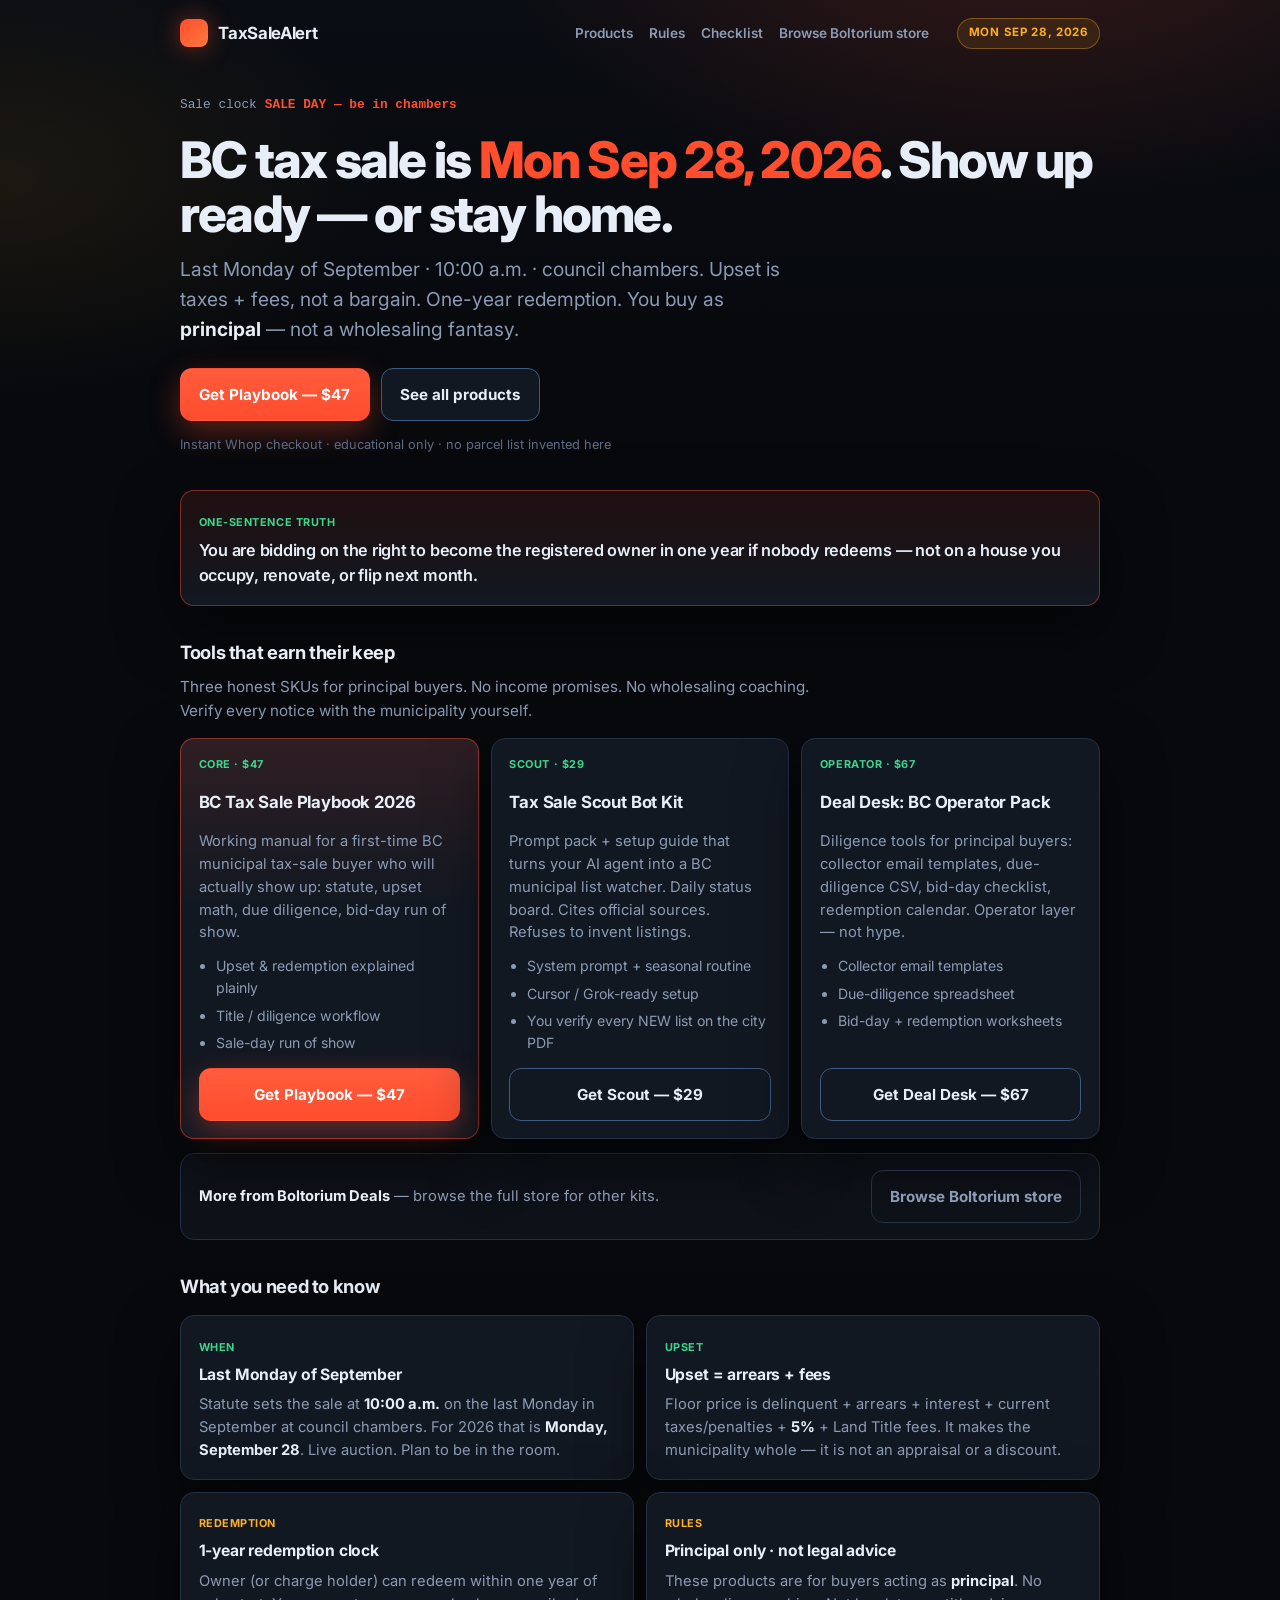
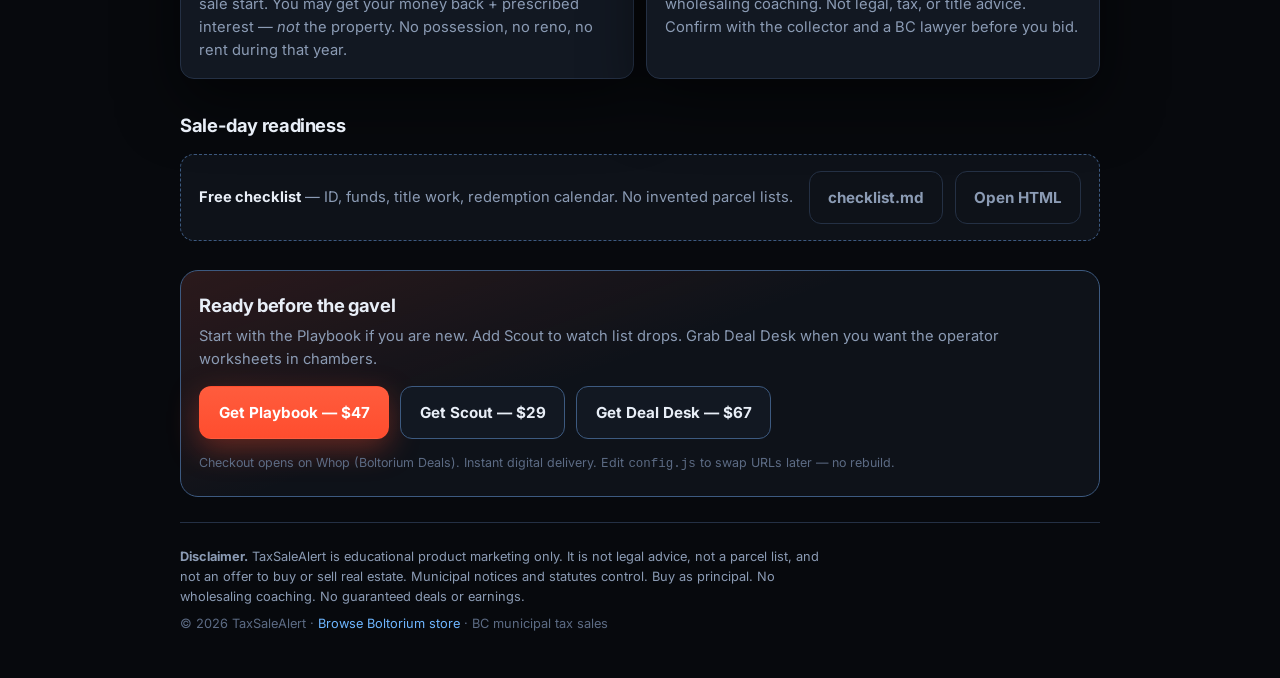
==== index.html @ 5a12a6b5 "Ship TaxSaleAlert static landing with Whop CTAs Playbook, Scout, Deal Desk, and store links wired fo" ====
<!DOCTYPE html>
<html lang="en-CA">
<head>
  <meta charset="utf-8" />
  <meta name="viewport" content="width=device-width, initial-scale=1" />
  <meta name="theme-color" content="#07090d" />
  <title>TaxSaleAlert — BC Municipal Tax Sale · Sep 28, 2026</title>
  <meta name="description" content="Honest tools for BC municipal tax-sale buyers ahead of Mon Sep 28, 2026. Playbook, Scout, Deal Desk. Upset, redemption, bid as principal. Not legal advice. No fake parcel lists." />
  <meta property="og:title" content="TaxSaleAlert — BC Tax Sale Sep 28, 2026" />
  <meta property="og:description" content="Last Monday of September. Upset = arrears + fees. One-year redemption. Buy as principal. Educational products only." />
  <meta property="og:type" content="website" />
  <link rel="preconnect" href="https://fonts.googleapis.com" />
  <link rel="preconnect" href="https://fonts.gstatic.com" crossorigin />
  <link href="https://fonts.googleapis.com/css2?family=Inter:wght@400;600;700;800&display=swap" rel="stylesheet" />
  <link rel="stylesheet" href="./styles.css" />
</head>
<body>
  <div class="wrap">
    <header class="top">
      <div class="brand">
        <span class="brand-mark" aria-hidden="true"></span>
        TaxSaleAlert
      </div>
      <nav class="nav" aria-label="Primary">
        <a href="#products">Products</a>
        <a href="#rules">Rules</a>
        <a href="./checklist.html">Checklist</a>
        <a id="cta-store" href="https://whop.com/boltorium-deals" rel="noopener noreferrer" target="_blank">Store</a>
      </nav>
      <div class="pill" id="sale-pill">Mon Sep 28, 2026</div>
    </header>

    <main>
      <section class="hero">
        <div class="countdown" id="countdown" aria-live="polite">
          <span>Sale clock</span>
          <strong id="countdown-value">—</strong>
        </div>
        <h1>
          BC tax sale is
          <span class="hot">Mon Sep&nbsp;28, 2026</span>.
          Show up ready — or stay home.
        </h1>
        <p class="lede">
          Last Monday of September · 10:00&nbsp;a.m. · council chambers.
          Upset is taxes + fees, not a bargain. One-year redemption.
          You buy as <strong class="em">principal</strong> — not a wholesaling fantasy.
        </p>
        <div class="cta-row">
          <a class="btn btn-primary" id="cta-playbook-hero" href="https://whop.com/checkout/plan_iAXEC2zlTtU7I" rel="noopener noreferrer" target="_blank">
            Get Playbook — $47
          </a>
          <a class="btn btn-secondary" href="#products">
            See all products
          </a>
        </div>
        <p class="fine">Instant Whop checkout · educational only · no parcel list invented here</p>
      </section>

      <section>
        <div class="card truth">
          <span class="tag">One-sentence truth</span>
          <p>
            You are bidding on the right to become the registered owner in one year
            if nobody redeems — not on a house you occupy, renovate, or flip next month.
          </p>
        </div>
      </section>

      <section aria-labelledby="buy-h" id="products" class="products">
        <h2 id="buy-h">Tools that earn their keep</h2>
        <p class="section-lead">
          Three honest SKUs for principal buyers. No income promises. No wholesaling coaching.
          Verify every notice with the municipality yourself.
        </p>
        <div class="grid grid-3">
          <article class="card product featured">
            <span class="tag">Core · $47</span>
            <h3>BC Tax Sale Playbook 2026</h3>
            <p>
              Working manual for a first-time BC municipal tax-sale buyer who will actually show up:
              statute, upset math, due diligence, bid-day run of show.
            </p>
            <ul>
              <li>Upset &amp; redemption explained plainly</li>
              <li>Title / diligence workflow</li>
              <li>Sale-day run of show</li>
            </ul>
            <a class="btn btn-primary btn-block" id="cta-playbook" href="https://whop.com/checkout/plan_iAXEC2zlTtU7I" rel="noopener noreferrer" target="_blank">
              Get Playbook — $47
            </a>
          </article>

          <article class="card product">
            <span class="tag">Scout · $29</span>
            <h3>Tax Sale Scout Bot Kit</h3>
            <p>
              Prompt pack + setup guide that turns your AI agent into a BC municipal list watcher.
              Daily status board. Cites official sources. Refuses to invent listings.
            </p>
            <ul>
              <li>System prompt + seasonal routine</li>
              <li>Cursor / Grok-ready setup</li>
              <li>You verify every NEW list on the city PDF</li>
            </ul>
            <a class="btn btn-secondary btn-block" id="cta-scout" href="https://whop.com/checkout/plan_ibS6a18RbaJ65" rel="noopener noreferrer" target="_blank">
              Get Scout — $29
            </a>
          </article>

          <article class="card product">
            <span class="tag">Operator · $67</span>
            <h3>Deal Desk: BC Operator Pack</h3>
            <p>
              Diligence tools for principal buyers: collector email templates, due-diligence CSV,
              bid-day checklist, redemption calendar. Operator layer — not hype.
            </p>
            <ul>
              <li>Collector email templates</li>
              <li>Due-diligence spreadsheet</li>
              <li>Bid-day + redemption worksheets</li>
            </ul>
            <a class="btn btn-secondary btn-block" id="cta-dealdesk" href="https://whop.com/checkout/plan_H0wXOBVSESjmb" rel="noopener noreferrer" target="_blank">
              Get Deal Desk — $67
            </a>
          </article>
        </div>
        <div class="store-strip">
          <p>
            <strong>More from Boltorium Deals</strong> — browse the full store for other kits.
          </p>
          <a class="btn btn-ghost" id="cta-store-2" href="https://whop.com/boltorium-deals" rel="noopener noreferrer" target="_blank">
            Browse Boltorium store
          </a>
        </div>
      </section>

      <section aria-labelledby="rules-h" id="rules">
        <h2 id="rules-h">What you need to know</h2>
        <div class="grid grid-2">
          <article class="card">
            <span class="tag">When</span>
            <h3>Last Monday of September</h3>
            <p>
              Statute sets the sale at <strong class="em">10:00 a.m.</strong> on the last Monday in September
              at council chambers. For 2026 that is <strong class="em">Monday, September 28</strong>.
              Live auction. Plan to be in the room.
            </p>
          </article>
          <article class="card">
            <span class="tag">Upset</span>
            <h3>Upset = arrears + fees</h3>
            <p>
              Floor price is delinquent + arrears + interest + current taxes/penalties +
              <strong class="em">5%</strong> + Land Title fees.
              It makes the municipality whole — it is not an appraisal or a discount.
            </p>
          </article>
          <article class="card warn">
            <span class="tag">Redemption</span>
            <h3>1-year redemption clock</h3>
            <p>
              Owner (or charge holder) can redeem within one year of sale start.
              You may get your money back + prescribed interest — <em>not</em> the property.
              No possession, no reno, no rent during that year.
            </p>
          </article>
          <article class="card warn">
            <span class="tag">Rules</span>
            <h3>Principal only · not legal advice</h3>
            <p>
              These products are for buyers acting as <strong class="em">principal</strong>.
              No wholesaling coaching. Not legal, tax, or title advice.
              Confirm with the collector and a BC lawyer before you bid.
            </p>
          </article>
        </div>
      </section>

      <section aria-labelledby="check-h">
        <h2 id="check-h">Sale-day readiness</h2>
        <div class="check-strip">
          <p>
            <strong>Free checklist</strong> — ID, funds, title work, redemption calendar.
            No invented parcel lists.
          </p>
          <div class="cta-row" style="margin:0">
            <a class="btn btn-ghost" href="./public/checklist.md" download>checklist.md</a>
            <a class="btn btn-ghost" href="./checklist.html">Open HTML</a>
          </div>
        </div>
      </section>

      <section class="offer" aria-labelledby="final-h" id="buy">
        <h2 id="final-h">Ready before the gavel</h2>
        <p class="sub">
          Start with the Playbook if you are new. Add Scout to watch list drops.
          Grab Deal Desk when you want the operator worksheets in chambers.
        </p>
        <div class="cta-row">
          <a class="btn btn-primary" id="cta-playbook-2" href="https://whop.com/checkout/plan_iAXEC2zlTtU7I" rel="noopener noreferrer" target="_blank">
            Get Playbook — $47
          </a>
          <a class="btn btn-secondary" id="cta-scout-2" href="https://whop.com/checkout/plan_ibS6a18RbaJ65" rel="noopener noreferrer" target="_blank">
            Get Scout — $29
          </a>
          <a class="btn btn-secondary" id="cta-dealdesk-2" href="https://whop.com/checkout/plan_H0wXOBVSESjmb" rel="noopener noreferrer" target="_blank">
            Get Deal Desk — $67
          </a>
        </div>
        <p class="kit-note">
          Checkout opens on Whop (Boltorium Deals). Instant digital delivery.
          Edit <code>config.js</code> to swap URLs later — no rebuild.
        </p>
      </section>
    </main>

    <footer>
      <p class="disclaimer">
        <strong class="em-muted">Disclaimer.</strong>
        TaxSaleAlert is educational product marketing only. It is not legal advice, not a parcel list,
        and not an offer to buy or sell real estate. Municipal notices and statutes control.
        Buy as principal. No wholesaling coaching. No guaranteed deals or earnings.
      </p>
      <p>
        © 2026 TaxSaleAlert ·
        <a id="cta-store-foot" href="https://whop.com/boltorium-deals" rel="noopener noreferrer" target="_blank">Boltorium Deals</a>
        · BC municipal tax sales
      </p>
    </footer>
  </div>

  <script src="./config.js"></script>
  <script src="./app.js"></script>
</body>
</html>
---- styles.css ----
:root {
  --bg: #07090d;
  --bg-elev: #0e1219;
  --bg-card: #121822;
  --border: #243044;
  --border-hot: #3d5a80;
  --text: #e8eef7;
  --muted: #8b9bb4;
  --dim: #5c6b84;
  --accent: #ff4d2e;
  --accent-2: #ffb020;
  --ok: #3dd68c;
  --link: #6eb6ff;
  --radius: 14px;
  --shadow: 0 24px 60px rgba(0, 0, 0, 0.55);
  --font: "Inter", ui-sans-serif, system-ui, -apple-system, Segoe UI, Roboto, Helvetica, Arial, sans-serif;
  --mono: ui-monospace, SFMono-Regular, Menlo, Consolas, monospace;
}

*,
*::before,
*::after {
  box-sizing: border-box;
}

html {
  scroll-behavior: smooth;
}

body {
  margin: 0;
  font-family: var(--font);
  background: var(--bg);
  color: var(--text);
  line-height: 1.55;
  -webkit-font-smoothing: antialiased;
  min-height: 100vh;
}

body::before {
  content: "";
  position: fixed;
  inset: 0;
  pointer-events: none;
  background:
    radial-gradient(900px 500px at 80% -10%, rgba(255, 77, 46, 0.18), transparent 60%),
    radial-gradient(700px 400px at 0% 20%, rgba(255, 176, 32, 0.08), transparent 55%),
    linear-gradient(180deg, #0a0d13 0%, var(--bg) 40%);
  z-index: -1;
}

a {
  color: var(--link);
  text-decoration: none;
}
a:hover {
  text-decoration: underline;
}

.wrap {
  width: min(920px, calc(100% - 2rem));
  margin: 0 auto;
}

/* Top bar */
.top {
  display: flex;
  align-items: center;
  justify-content: space-between;
  gap: 1rem;
  padding: 1.1rem 0 0.4rem;
}

.brand {
  display: flex;
  align-items: center;
  gap: 0.65rem;
  font-weight: 700;
  letter-spacing: -0.02em;
  font-size: 1.05rem;
}

.brand-mark {
  width: 28px;
  height: 28px;
  border-radius: 8px;
  background: linear-gradient(135deg, var(--accent), #ff7a3d);
  box-shadow: 0 0 24px rgba(255, 77, 46, 0.45);
}

.pill {
  font-size: 0.72rem;
  font-weight: 700;
  letter-spacing: 0.06em;
  text-transform: uppercase;
  color: var(--accent-2);
  background: rgba(255, 176, 32, 0.1);
  border: 1px solid rgba(255, 176, 32, 0.35);
  padding: 0.35rem 0.7rem;
  border-radius: 999px;
  white-space: nowrap;
}

/* Hero */
.hero {
  padding: 2.2rem 0 1.6rem;
}

.countdown {
  display: inline-flex;
  align-items: center;
  gap: 0.5rem;
  font-family: var(--mono);
  font-size: 0.8rem;
  color: var(--muted);
  margin-bottom: 1.1rem;
}

.countdown strong {
  color: var(--accent);
  font-weight: 700;
}

h1 {
  margin: 0 0 0.85rem;
  font-size: clamp(2rem, 6.5vw, 3.15rem);
  line-height: 1.08;
  letter-spacing: -0.035em;
  font-weight: 800;
}

h1 .hot {
  color: var(--accent);
}

.lede {
  margin: 0 0 1.5rem;
  font-size: clamp(1.02rem, 2.8vw, 1.2rem);
  color: var(--muted);
  max-width: 38rem;
}

.cta-row {
  display: flex;
  flex-wrap: wrap;
  gap: 0.7rem;
  margin-bottom: 0.85rem;
}

.btn {
  display: inline-flex;
  align-items: center;
  justify-content: center;
  gap: 0.45rem;
  border-radius: 12px;
  padding: 0.85rem 1.15rem;
  font-weight: 700;
  font-size: 0.95rem;
  border: 1px solid transparent;
  cursor: pointer;
  text-decoration: none !important;
  transition: transform 0.12s ease, background 0.12s ease, border-color 0.12s ease, opacity 0.12s ease;
  min-height: 48px;
}

.btn:active {
  transform: translateY(1px);
}

.btn-primary {
  background: linear-gradient(180deg, #ff5c3d, var(--accent));
  color: #fff;
  box-shadow: 0 10px 30px rgba(255, 77, 46, 0.35);
}

.btn-primary:hover {
  filter: brightness(1.06);
}

.btn-secondary {
  background: var(--bg-card);
  color: var(--text);
  border-color: var(--border-hot);
}

.btn-secondary:hover {
  border-color: #5a7eab;
  background: #171e2b;
}

.btn-ghost {
  background: transparent;
  color: var(--muted);
  border-color: var(--border);
}

.btn-ghost:hover {
  color: var(--text);
  border-color: var(--border-hot);
}

.btn[disabled],
.btn.is-disabled {
  opacity: 0.45;
  pointer-events: none;
  cursor: not-allowed;
  box-shadow: none;
}

.fine {
  font-size: 0.8rem;
  color: var(--dim);
  margin: 0;
}

/* Cards / sections */
section {
  padding: 0.6rem 0 1.4rem;
}

h2 {
  margin: 0 0 0.9rem;
  font-size: 1.15rem;
  letter-spacing: -0.02em;
}

.grid {
  display: grid;
  gap: 0.75rem;
}

@media (min-width: 640px) {
  .grid-2 {
    grid-template-columns: 1fr 1fr;
  }
  .grid-3 {
    grid-template-columns: repeat(3, 1fr);
  }
}

.card {
  background: var(--bg-card);
  border: 1px solid var(--border);
  border-radius: var(--radius);
  padding: 1.05rem 1.1rem;
  box-shadow: var(--shadow);
}

.card h3 {
  margin: 0 0 0.4rem;
  font-size: 0.98rem;
  letter-spacing: -0.01em;
}

.card p,
.card li {
  margin: 0;
  color: var(--muted);
  font-size: 0.92rem;
}

.card ul {
  margin: 0.35rem 0 0;
  padding-left: 1.1rem;
}

.card li + li {
  margin-top: 0.35rem;
}

.card .tag {
  display: inline-block;
  font-size: 0.68rem;
  font-weight: 700;
  letter-spacing: 0.05em;
  text-transform: uppercase;
  color: var(--ok);
  margin-bottom: 0.45rem;
}

.card.warn .tag {
  color: var(--accent-2);
}

.truth {
  border-color: rgba(255, 77, 46, 0.45);
  background: linear-gradient(180deg, rgba(255, 77, 46, 0.1), var(--bg-card));
}

.truth p {
  color: var(--text);
  font-size: 1.02rem;
  font-weight: 600;
  letter-spacing: -0.015em;
}

/* Checklist strip */
.check-strip {
  display: flex;
  flex-wrap: wrap;
  align-items: center;
  justify-content: space-between;
  gap: 0.85rem;
  padding: 1rem 1.1rem;
  border-radius: var(--radius);
  border: 1px dashed var(--border-hot);
  background: var(--bg-elev);
}

.check-strip p {
  margin: 0;
  color: var(--muted);
  font-size: 0.92rem;
}

.check-strip strong {
  color: var(--text);
}

/* Offer block */
.offer {
  margin: 0.4rem 0 1.6rem;
  padding: 1.25rem 1.15rem 1.35rem;
  border-radius: calc(var(--radius) + 4px);
  border: 1px solid var(--border-hot);
  background:
    linear-gradient(160deg, rgba(255, 77, 46, 0.12), transparent 45%),
    var(--bg-elev);
}

.offer h2 {
  margin-bottom: 0.35rem;
}

.offer .sub {
  margin: 0 0 1rem;
  color: var(--muted);
  font-size: 0.92rem;
}

.kit-note {
  margin: 0.85rem 0 0;
  font-size: 0.78rem;
  color: var(--dim);
}

/* Footer */
footer {
  padding: 1.5rem 0 2.5rem;
  border-top: 1px solid var(--border);
  margin-top: 0.5rem;
}

footer p {
  margin: 0 0 0.45rem;
  font-size: 0.8rem;
  color: var(--dim);
}

.disclaimer {
  color: var(--muted) !important;
  max-width: 40rem;
}

/* Nav */
.nav {
  display: none;
  align-items: center;
  gap: 1rem;
  font-size: 0.85rem;
  font-weight: 600;
}
.nav a {
  color: var(--muted);
  text-decoration: none;
}
.nav a:hover {
  color: var(--text);
  text-decoration: none;
}
@media (min-width: 720px) {
  .nav {
    display: flex;
    margin-left: auto;
    margin-right: 0.75rem;
  }
}

.em {
  color: var(--text);
}
.em-muted {
  color: var(--muted);
}

.section-lead {
  margin: -0.35rem 0 1rem;
  color: var(--muted);
  font-size: 0.95rem;
  max-width: 40rem;
}

/* Product cards */
.product {
  display: flex;
  flex-direction: column;
  gap: 0.55rem;
  height: 100%;
}
.product h3 {
  font-size: 1.05rem;
}
.product ul {
  margin: 0.15rem 0 0.35rem;
  padding-left: 1.1rem;
  flex: 1;
}
.product li {
  color: var(--muted);
  font-size: 0.88rem;
}
.product .btn {
  margin-top: auto;
}
.product.featured {
  border-color: rgba(255, 77, 46, 0.5);
  background:
    linear-gradient(180deg, rgba(255, 77, 46, 0.12), transparent 42%),
    var(--bg-card);
}
.btn-block {
  width: 100%;
}

.store-strip {
  display: flex;
  flex-wrap: wrap;
  align-items: center;
  justify-content: space-between;
  gap: 0.85rem;
  margin-top: 0.9rem;
  padding: 1rem 1.1rem;
  border-radius: var(--radius);
  border: 1px solid var(--border);
  background: var(--bg-elev);
}
.store-strip p {
  margin: 0;
  color: var(--muted);
  font-size: 0.92rem;
}
.store-strip strong {
  color: var(--text);
}

@media (max-width: 639px) {
  .top {
    flex-wrap: wrap;
  }
  .pill {
    font-size: 0.65rem;
  }
}
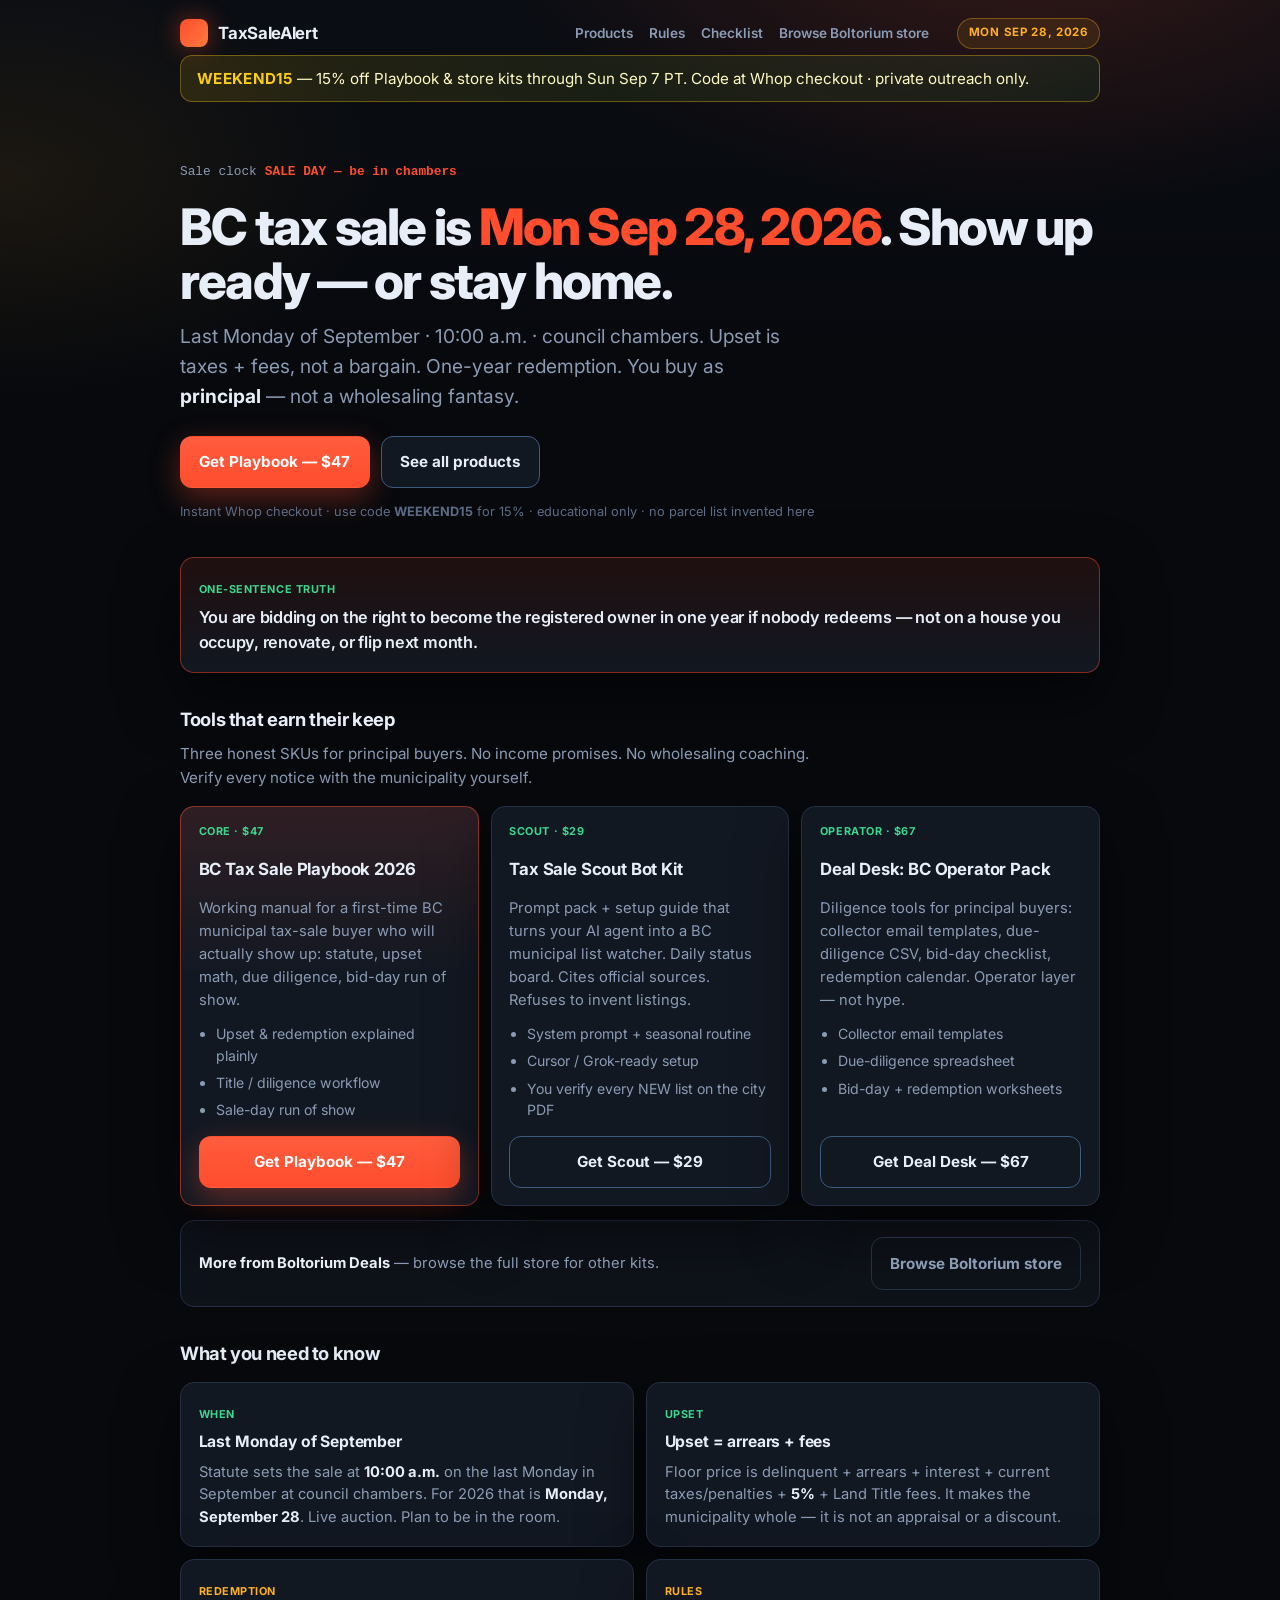
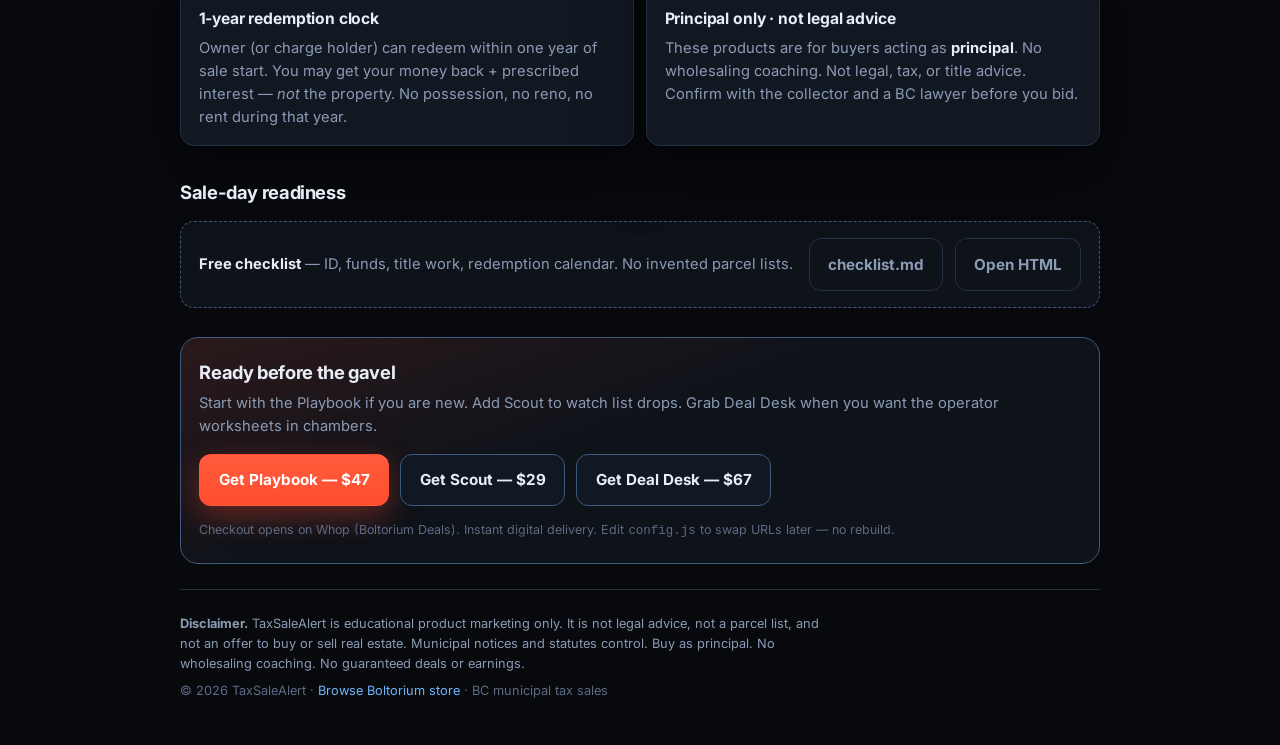
==== commit e4a09456: "Add WEEKEND15 promo banner and diligence checkout config Drive Sep 28 Playbook urgency with 15% week" ====
--- a/index.html
+++ b/index.html
@@ -31,6 +31,11 @@
     </header>
 
     <main>
+    <div class="promo-banner" id="promo-banner" role="status">
+      <strong>WEEKEND15</strong> — 15% off Playbook &amp; store kits through <span id="promo-until">Sun Sep 7 PT</span>.
+      Code at Whop checkout · private outreach only.
+    </div>
+
       <section class="hero">
         <div class="countdown" id="countdown" aria-live="polite">
           <span>Sale clock</span>
@@ -54,7 +59,7 @@
             See all products
           </a>
         </div>
-        <p class="fine">Instant Whop checkout · educational only · no parcel list invented here</p>
+        <p class="fine">Instant Whop checkout · use code <strong>WEEKEND15</strong> for 15% · educational only · no parcel list invented here</p>
       </section>
 
       <section>
--- a/styles.css
+++ b/styles.css
@@ -461,3 +461,15 @@
     font-size: 0.65rem;
   }
 }
+
+.promo-banner {
+  margin: 0 0 1.25rem;
+  padding: 0.75rem 1rem;
+  border-radius: 12px;
+  border: 1px solid rgba(250, 204, 21, 0.35);
+  background: linear-gradient(90deg, rgba(250,204,21,0.12), rgba(34,197,94,0.08));
+  color: #fef9c3;
+  font-size: 0.95rem;
+  line-height: 1.4;
+}
+.promo-banner strong { color: #facc15; letter-spacing: 0.02em; }
